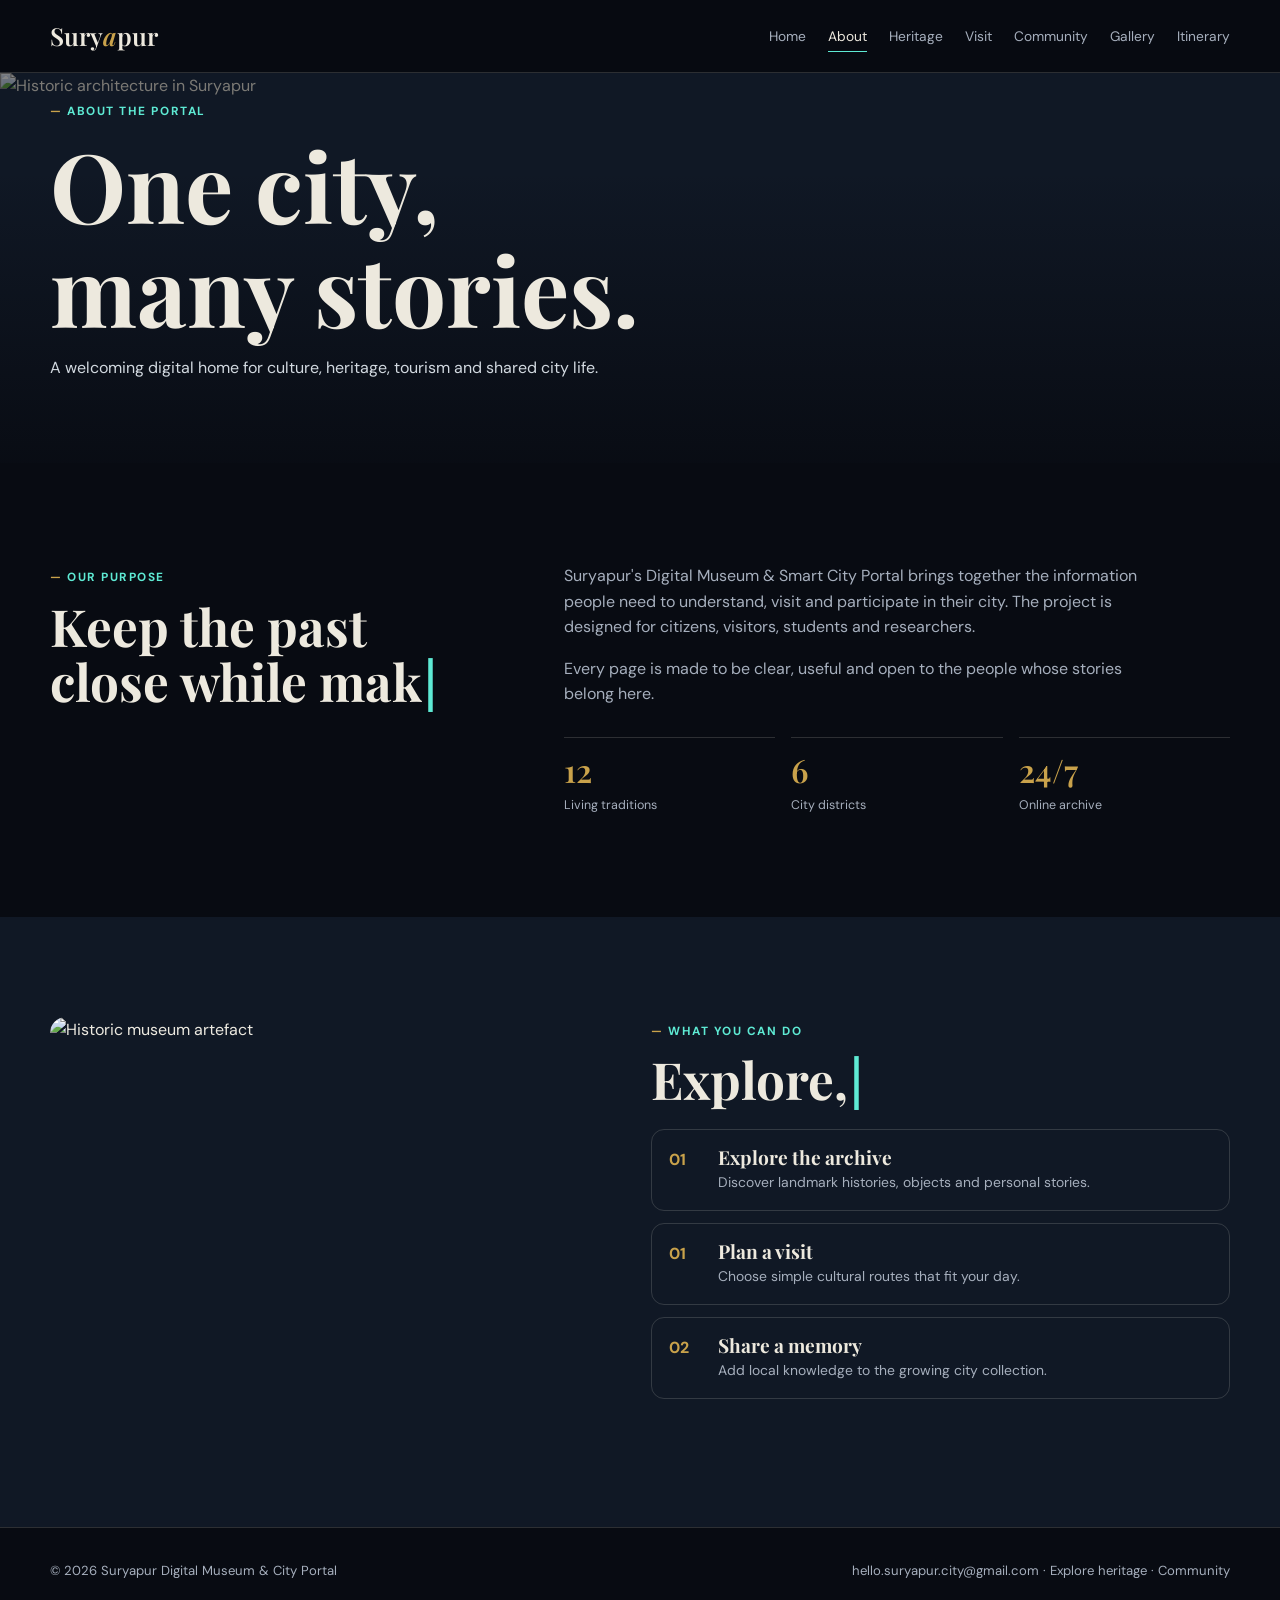
==== about.html @ f08f1259 "Add files via upload" ====
<!DOCTYPE html>
<html lang="en"><head><meta charset="UTF-8"><meta name="viewport" content="width=device-width, initial-scale=1.0"><title>About — Suryapur</title><link rel="preconnect" href="https://fonts.googleapis.com"><link rel="preconnect" href="https://fonts.gstatic.com" crossorigin><link href="https://fonts.googleapis.com/css2?family=DM+Sans:wght@400;500;700&family=Playfair+Display:wght@500;600;700&display=swap" rel="stylesheet"><link rel="stylesheet" href="styles.css"></head>
<body><header class="header"><nav class="nav container"><a class="logo" href="index.html">Sury<span>a</span>pur</a><button class="menu" id="menuButton" aria-expanded="false">Menu ☰</button><div class="links" id="navLinks"><a href="index (1).html">Home</a><a class="active" href="about.html">About</a><a href="heritage.html">Heritage</a><a href="visit.html">Visit</a><a href="community.html">Community</a><a href="gallery.html">Gallery</a><a href="itinerary.html">Itinerary</a></div></nav></header>
<main>
  <section class="page-hero"><img src="images/historic-architecture.jpg" alt="Historic architecture in Suryapur"><div class="container"><span class="eyebrow">About the portal</span><h1>One city,<br>many stories.</h1><p>A welcoming digital home for culture, heritage, tourism and shared city life.</p></div></section>
  <section class="section"><div class="container split reveal"><div><span class="eyebrow">Our purpose</span><h2>Keep the past close while making the future easier to explore.</h2></div><div><p>Suryapur's Digital Museum &amp; Smart City Portal brings together the information people need to understand, visit and participate in their city. The project is designed for citizens, visitors, students and researchers.</p><p class="muted" style="margin-top:16px">Every page is made to be clear, useful and open to the people whose stories belong here.</p><div class="facts"><div><strong>12</strong><span>Living traditions</span></div><div><strong>6</strong><span>City districts</span></div><div><strong>24/7</strong><span>Online archive</span></div></div></div></div></section>
  <section class="section alt"><div class="container visit-grid"><div class="photo-panel reveal"><img src="images/museum-artefact.jpg" alt="Historic museum artefact"></div><div class="reveal"><span class="eyebrow">What you can do</span><h2 style="font-size:clamp(2.3rem,4vw,3.8rem);margin:10px 0 22px">Explore, learn and contribute.</h2><div class="routes"><div class="route"><b>01</b><div><h3>Explore the archive</h3><p>Discover landmark histories, objects and personal stories.</p></div></div><div class="route"><b>02</b><div><h3>Plan a visit</h3><p>Choose simple cultural routes that fit your day.</p></div></div><div class="route"><b>03</b><div><h3>Share a memory</h3><p>Add local knowledge to the growing city collection.</p></div></div></div></div></div></section>
</main><footer><div class="container footer"><span>© 2026 Suryapur Digital Museum &amp; City Portal</span><span><a href="mailto:hello.suryapur.city@gmail.com">hello.suryapur.city@gmail.com</a> · <a href="heritage.html">Explore heritage</a> · <a href="community.html">Community</a></span></div></footer><script src="script.js"></script></body></html>
---- styles.css ----
:root {
  --night: #080b12;
  --night-2: #101825;
  --card: #172231;
  --gold: #c9a24b;
  --cyan: #5eead4;
  --cream: #ede9de;
  --muted: #a6afbd;
  --line: rgba(237, 233, 222, .16);
  --max: 1180px;
  --serif: "Playfair Display", Georgia, serif;
  --sans: "DM Sans", Arial, sans-serif;
  --shadow: 0 20px 45px rgba(0, 0, 0, .28);
}

* { box-sizing: border-box; }
html { scroll-behavior: smooth; }
body { margin: 0; overflow-x: hidden; background: var(--night); color: var(--cream); font: 16px/1.6 var(--sans); }
a { color: inherit; text-decoration: none; }
img { display: block; width: 100%; height: 100%; object-fit: cover; }
h1, h2, h3, p, figure { margin: 0; }
h1, h2, h3 { font-family: var(--serif); line-height: 1.08; }
button { color: inherit; font: inherit; }

.container { width: min(var(--max), calc(100% - 40px)); margin: auto; }
.section { padding: 100px 0; }
.alt { background: var(--night-2); }
.eyebrow { color: var(--cyan); font-size: .74rem; font-weight: 700; letter-spacing: .13em; text-transform: uppercase; }
.eyebrow::before { content: "— "; color: var(--gold); }
.section-title { max-width: 670px; margin-bottom: 42px; }
.section-title h2 { margin: 10px 0 12px; font-size: clamp(2.3rem, 5vw, 4.4rem); }
.section-title p, .muted { color: var(--muted); }


.header { position: sticky; top: 0; z-index: 20; background: rgba(8, 11, 18, .92); border-bottom: 1px solid var(--line); backdrop-filter: blur(12px); }
.nav { min-height: 72px; display: flex; align-items: center; justify-content: space-between; gap: 20px; }
.logo { font: 600 1.55rem/1 var(--serif); }
.logo span { color: var(--gold); font-style: italic; }
.links { display: flex; align-items: center; gap: 22px; color: var(--muted); font-size: .86rem; }
.links a { position: relative; padding: 5px 0; }
.links a::after { content: ""; position: absolute; right: 0; bottom: 0; left: 0; height: 1px; background: var(--cyan); transform: scaleX(0); transform-origin: right; transition: transform .25s ease; }
.links a:hover, .links a.active { color: var(--cream); }
.links a:hover::after, .links a.active::after { transform: scaleX(1); transform-origin: left; }
.menu { display: none; border: 0; background: transparent; cursor: pointer; }


.buttons { display: flex; flex-wrap: wrap; gap: 12px; margin-top: 28px; }
.button { display: inline-flex; align-items: center; gap: 8px; padding: 12px 20px; border: 1px solid var(--line); border-radius: 999px; font-weight: 700; transition: transform .25s ease, color .25s ease, background .25s ease, box-shadow .25s ease; }
.button:hover { transform: translateY(-4px); box-shadow: 0 12px 24px rgba(0, 0, 0, .25); }
.primary { border-color: var(--gold); background: var(--gold); color: var(--night); }
.primary:hover { background: var(--cyan); border-color: var(--cyan); }
.secondary:hover { border-color: var(--cyan); color: var(--cyan); }


.hero { position: relative; min-height: 680px; display: grid; grid-template-columns: 1.08fr .92fr; overflow: hidden; background: var(--night); }
.hero-copy { position: relative; z-index: 1; display: flex; flex-direction: column; justify-content: center; padding: clamp(85px, 10vw, 150px) clamp(24px, 7vw, 100px); background: radial-gradient(circle at 0 100%, rgba(201, 162, 75, .2), transparent 40%), var(--night); }
.hero-copy h1 { max-width: 9ch; margin: 14px 0 20px; font-size: clamp(3.5rem, 7vw, 7.5rem); }
.hero-copy h1 em { color: var(--gold); }
.hero-copy p { max-width: 45ch; color: var(--muted); font-size: 1.05rem; }
.hero-image { position: relative; min-height: 420px; overflow: hidden; }
.hero-image::before { content: ""; position: absolute; z-index: 1; inset: 0; background: linear-gradient(135deg, rgba(94, 234, 212, .12), transparent 45%); pointer-events: none; }
.hero-image::after { content: "SURYAPUR / DIGITAL ARCHIVE"; position: absolute; z-index: 2; right: 18px; bottom: 18px; padding: 7px 10px; background: var(--gold); color: var(--night); font-size: .68rem; font-weight: 700; letter-spacing: .08em; }
.hero-image img { filter: saturate(.82) contrast(1.08); animation: heroZoom 12s ease-out both; }
.hero-orb { position: absolute; z-index: 2; top: 12%; right: 10%; width: 115px; aspect-ratio: 1; border: 1px solid rgba(94, 234, 212, .7); border-radius: 50%; box-shadow: 0 0 0 18px rgba(94, 234, 212, .06), 0 0 45px rgba(94, 234, 212, .3); animation: float 4s ease-in-out infinite; }


.page-hero { position: relative; min-height: 390px; display: flex; align-items: end; overflow: hidden; background: var(--night-2); }
.page-hero img { position: absolute; inset: 0; filter: brightness(.52) saturate(.8); }
.page-hero::after { content: ""; position: absolute; inset: 0; background: linear-gradient(0deg, rgba(8,11,18,.9), transparent 75%); }
.page-hero .container { position: relative; z-index: 1; padding-bottom: 58px; }
.page-hero h1 { margin-top: 10px; font-size: clamp(3.5rem, 7.5vw, 7.5rem); }
.page-hero p { max-width: 52ch; margin-top: 15px; color: #d2d9e0; }


.cards { display: grid; grid-template-columns: repeat(3, 1fr); gap: 18px; }
.card { overflow: hidden; border: 1px solid var(--line); border-radius: 16px; background: var(--card); transition: transform .28s ease, border-color .28s ease, box-shadow .28s ease; }
.card:hover { transform: translateY(-8px); border-color: var(--gold); box-shadow: var(--shadow); }
.card-image { height: 245px; position: relative; overflow: hidden; }
.card-image::after { content: ""; position: absolute; inset: 0; background: linear-gradient(transparent 55%, rgba(8,11,18,.72)); }
.card-image img { transition: transform .55s ease, filter .4s ease; filter: saturate(.72); }
.card:hover .card-image img { transform: scale(1.08); filter: saturate(1); }
.card-body { padding: 20px; }
.tag { color: var(--cyan); font-size: .7rem; font-weight: 700; letter-spacing: .08em; text-transform: uppercase; }
.card h3 { margin: 7px 0; font-size: 1.55rem; }
.card p { color: var(--muted); font-size: .9rem; }
.card-link { display: inline-block; margin-top: 14px; color: var(--gold); font-size: .82rem; font-weight: 700; }
.card-link:hover { color: var(--cyan); }


.split { display: grid; grid-template-columns: .8fr 1.2fr; gap: 70px; }
.split h2 { margin: 10px 0; font-size: clamp(2.2rem, 4vw, 3.6rem); }
.split p { max-width: 55ch; color: var(--muted); }
.facts { display: grid; grid-template-columns: repeat(3, 1fr); gap: 16px; margin-top: 30px; }
.facts div { border-top: 1px solid var(--line); padding-top: 10px; }
.facts strong { display: block; color: var(--gold); font: 600 2rem var(--serif); }
.facts span { color: var(--muted); font-size: .78rem; }
.photo-panel { min-height: 410px; overflow: hidden; border-radius: 16px; }
.photo-panel img { filter: saturate(.8); transition: transform .6s ease; }
.photo-panel:hover img { transform: scale(1.04); }


.visit-grid { display: grid; grid-template-columns: 1fr 1fr; gap: 22px; }
.route-photo { position: relative; min-height: 390px; overflow: hidden; border-radius: 16px; }
.route-photo::after { content: attr(data-caption); position: absolute; right: 15px; bottom: 13px; left: 15px; color: white; font: 500 1.7rem var(--serif); text-shadow: 0 2px 8px #000; }
.route-photo img { filter: saturate(.78); transition: transform .6s ease; }
.route-photo:hover img { transform: scale(1.05); }
.routes { display: grid; gap: 12px; }
.route { display: grid; grid-template-columns: 35px 1fr; gap: 14px; padding: 17px; border: 1px solid var(--line); border-radius: 13px; transition: background .22s ease, transform .22s ease; }
.route:hover { transform: translateX(7px); background: var(--card); }
.route b { color: var(--gold); }
.route h3 { margin: 0 0 3px; font-size: 1.2rem; }
.route p { color: var(--muted); font-size: .87rem; }
.features { display: grid; grid-template-columns: repeat(4, 1fr); gap: 15px; }
.feature { min-height: 230px; padding: 22px; border-radius: 14px; color: var(--night); transition: transform .28s ease, box-shadow .28s ease; }
.feature:hover { transform: translateY(-7px) rotate(-.5deg); box-shadow: 0 18px 25px rgba(0,0,0,.25); }
.feature:nth-child(1) { background: #e5c7b1; }.feature:nth-child(2) { background: #b5e3d9; }.feature:nth-child(3) { background: #ead899; }.feature:nth-child(4) { background: #b9cee7; }
.feature i { display: grid; width: 40px; height: 40px; place-items: center; border-radius: 50%; background: rgba(255,255,255,.72); font-style: normal; }
.feature h3 { margin: 32px 0 7px; font-size: 1.55rem; }.feature p { font-size: .88rem; }


.gallery { display: grid; grid-template-columns: 1.2fr .8fr .8fr; grid-auto-rows: 190px; gap: 12px; }
.gallery figure { position: relative; overflow: hidden; border-radius: 14px; background: var(--card); }
.gallery figure:first-child { grid-row: span 2; }
.gallery img { transition: transform .45s ease, filter .45s ease; filter: saturate(.72); }
.gallery figure:hover img { transform: scale(1.07); filter: saturate(1.1); }
.gallery figcaption { position: absolute; right: 10px; bottom: 9px; left: 10px; color: white; font-size: .72rem; font-weight: 700; letter-spacing: .04em; text-shadow: 0 1px 7px #000; text-transform: uppercase; }


.cta { padding: 60px; border-radius: 20px; background: linear-gradient(120deg, rgba(201,162,75,.22), rgba(94,234,212,.15)); text-align: center; }
.cta h2 { margin: 10px 0; font-size: clamp(2rem, 4vw, 3.5rem); }.cta p { max-width:48ch; margin:auto; color:var(--muted); }
footer { padding: 32px 0; border-top: 1px solid var(--line); color: var(--muted); font-size: .82rem; }.footer { display:flex; justify-content:space-between; gap:20px; flex-wrap:wrap; }footer a:hover { color:var(--cyan); }
.reveal { opacity: 0; transform: translateY(26px); transition: opacity .65s ease, transform .65s ease; }.reveal.visible { opacity: 1; transform: none; }

/* Typing cursor on h1 / h2 while text is being typed */
h1.typing::after, h2.typing::after { content: "|"; margin-left: 2px; color: var(--cyan); animation: blink .75s step-end infinite; }
@keyframes blink { 50% { opacity: 0; } }

/* Itinerary page — route cards + mini map */
.itinerary-layout { display: grid; grid-template-columns: 1fr 1fr; gap: 28px; align-items: start; }
.itinerary-list { display: grid; gap: 14px; }
.itinerary-card { padding: 20px; border: 1px solid var(--line); border-radius: 14px; background: var(--card); transition: border-color .25s ease, transform .25s ease; }
.itinerary-card:hover { transform: translateY(-4px); border-color: rgba(201, 162, 75, .45); }
.itinerary-card h3 { margin: 8px 0 6px; font-size: 1.45rem; }
.itinerary-card p { color: var(--muted); font-size: .88rem; line-height: 1.7; }
.itinerary-button { margin-top: 14px; padding: 10px 16px; border: 1px solid var(--line); border-radius: 999px; background: transparent; cursor: pointer; color: var(--gold); font-size: .82rem; font-weight: 700; transition: background .22s ease, color .22s ease, border-color .22s ease; }
.itinerary-button:hover, .itinerary-button.active-route { border-color: var(--gold); background: rgba(201, 162, 75, .12); color: var(--cream); }
.mini-map { position: relative; min-height: 420px; overflow: hidden; border: 1px solid var(--line); border-radius: 16px; background: #0f1520; }
.map-block { position: absolute; border-radius: 8px; background: rgba(23, 34, 49, .95); border: 1px solid var(--line); }
.block-one { top: 12%; left: 8%; width: 38%; height: 28%; }
.block-two { top: 10%; right: 10%; width: 32%; height: 34%; }
.block-three { bottom: 22%; left: 18%; width: 42%; height: 24%; }
.map-river { position: absolute; right: -5%; bottom: 8%; left: 20%; height: 22%; border-radius: 999px; background: linear-gradient(90deg, rgba(94, 234, 212, .15), rgba(94, 234, 212, .35)); border: 1px solid rgba(94, 234, 212, .25); }
.map-road { position: absolute; background: rgba(237, 233, 222, .08); border-radius: 999px; }
.road-one { top: 38%; left: 10%; width: 55%; height: 3px; transform: rotate(-8deg); }
.road-two { top: 48%; left: 28%; width: 3px; height: 38%; }
.road-three { bottom: 32%; left: 22%; width: 48%; height: 3px; transform: rotate(12deg); }
.map-route { position: absolute; z-index: 2; height: 3px; border-radius: 999px; background: var(--gold); box-shadow: 0 0 12px rgba(201, 162, 75, .45); transition: all .45s ease; }
.mini-map[data-route="heritage"] .map-route { top: 22%; left: 14%; width: 52%; transform: rotate(18deg); }
.mini-map[data-route="craft"] .map-route { top: 32%; left: 20%; width: 58%; transform: rotate(-6deg); }
.mini-map[data-route="river"] .map-route { bottom: 28%; left: 24%; width: 48%; transform: rotate(4deg); }
.map-point { position: absolute; z-index: 3; width: 10px; height: 10px; border-radius: 50%; background: var(--cyan); box-shadow: 0 0 0 4px rgba(94, 234, 212, .2); font-style: normal; transition: transform .3s ease, opacity .3s ease; }
.map-point span { position: absolute; top: -22px; left: 50%; padding: 2px 7px; border-radius: 6px; background: rgba(8, 11, 18, .88); color: var(--cream); font: 600 .62rem var(--sans); letter-spacing: .04em; white-space: nowrap; transform: translateX(-50%); opacity: 0; transition: opacity .25s ease; }
.map-point:hover { transform: scale(1.25); }
.map-point:hover span { opacity: 1; }
.point-gate { top: 20%; left: 16%; }
.point-court { top: 28%; right: 22%; }
.point-ghat { bottom: 30%; left: 30%; }
.point-market { top: 44%; right: 28%; }
.point-theatre { bottom: 18%; right: 18%; }
.mini-map[data-route="craft"] .point-gate, .mini-map[data-route="river"] .point-gate { opacity: .35; }
.mini-map[data-route="heritage"] .point-market, .mini-map[data-route="river"] .point-market { opacity: .35; }
.mini-map[data-route="heritage"] .point-theatre, .mini-map[data-route="craft"] .point-theatre { opacity: .35; }
.map-legend { position: absolute; z-index: 4; right: 12px; bottom: 12px; display: flex; gap: 12px; color: var(--muted); font-size: .68rem; }
.map-legend i { display: inline-block; width: 8px; height: 8px; margin-right: 4px; border-radius: 50%; background: var(--cyan); vertical-align: middle; }
.map-legend i.river { border-radius: 2px; background: rgba(94, 234, 212, .5); }
.photo-credits { width: 100%; margin: 10px 0 0; color: var(--muted); font-size: .72rem; opacity: .85; }

@keyframes heroZoom { from { transform:scale(1.1); } to { transform:scale(1); } } @keyframes float { 50% { transform:translateY(15px); } }

@media (max-width: 900px) { .features { grid-template-columns:repeat(2,1fr); } }
@media (max-width: 800px) { .menu { display:block; }.links { display:none; position:absolute; top:72px; right:20px; flex-direction:column; align-items:flex-start; gap:12px; padding:16px; border:1px solid var(--line); border-radius:12px; background:var(--card); box-shadow:var(--shadow); }.links.open { display:flex; }.hero,.split,.visit-grid,.itinerary-layout { grid-template-columns:1fr; }.hero-copy { padding-bottom:60px; }.hero-image { min-height:360px; }.cards { grid-template-columns:repeat(2,1fr); }.gallery { grid-template-columns:1fr 1fr; grid-auto-rows:160px; }.gallery figure:first-child { grid-column:span 2; grid-row:span 1; }.mini-map { min-height: 320px; } }
@media (max-width: 520px) { .container { width:min(var(--max),calc(100% - 28px)); }.section { padding:65px 0; }.facts,.cards,.features { grid-template-columns:1fr; }.cta { padding:40px 22px; }.button { width:fit-content; } }
@media (prefers-reduced-motion: reduce) { *,*::before,*::after { scroll-behavior:auto !important; animation-duration:.01ms !important; transition-duration:.01ms !important; } }
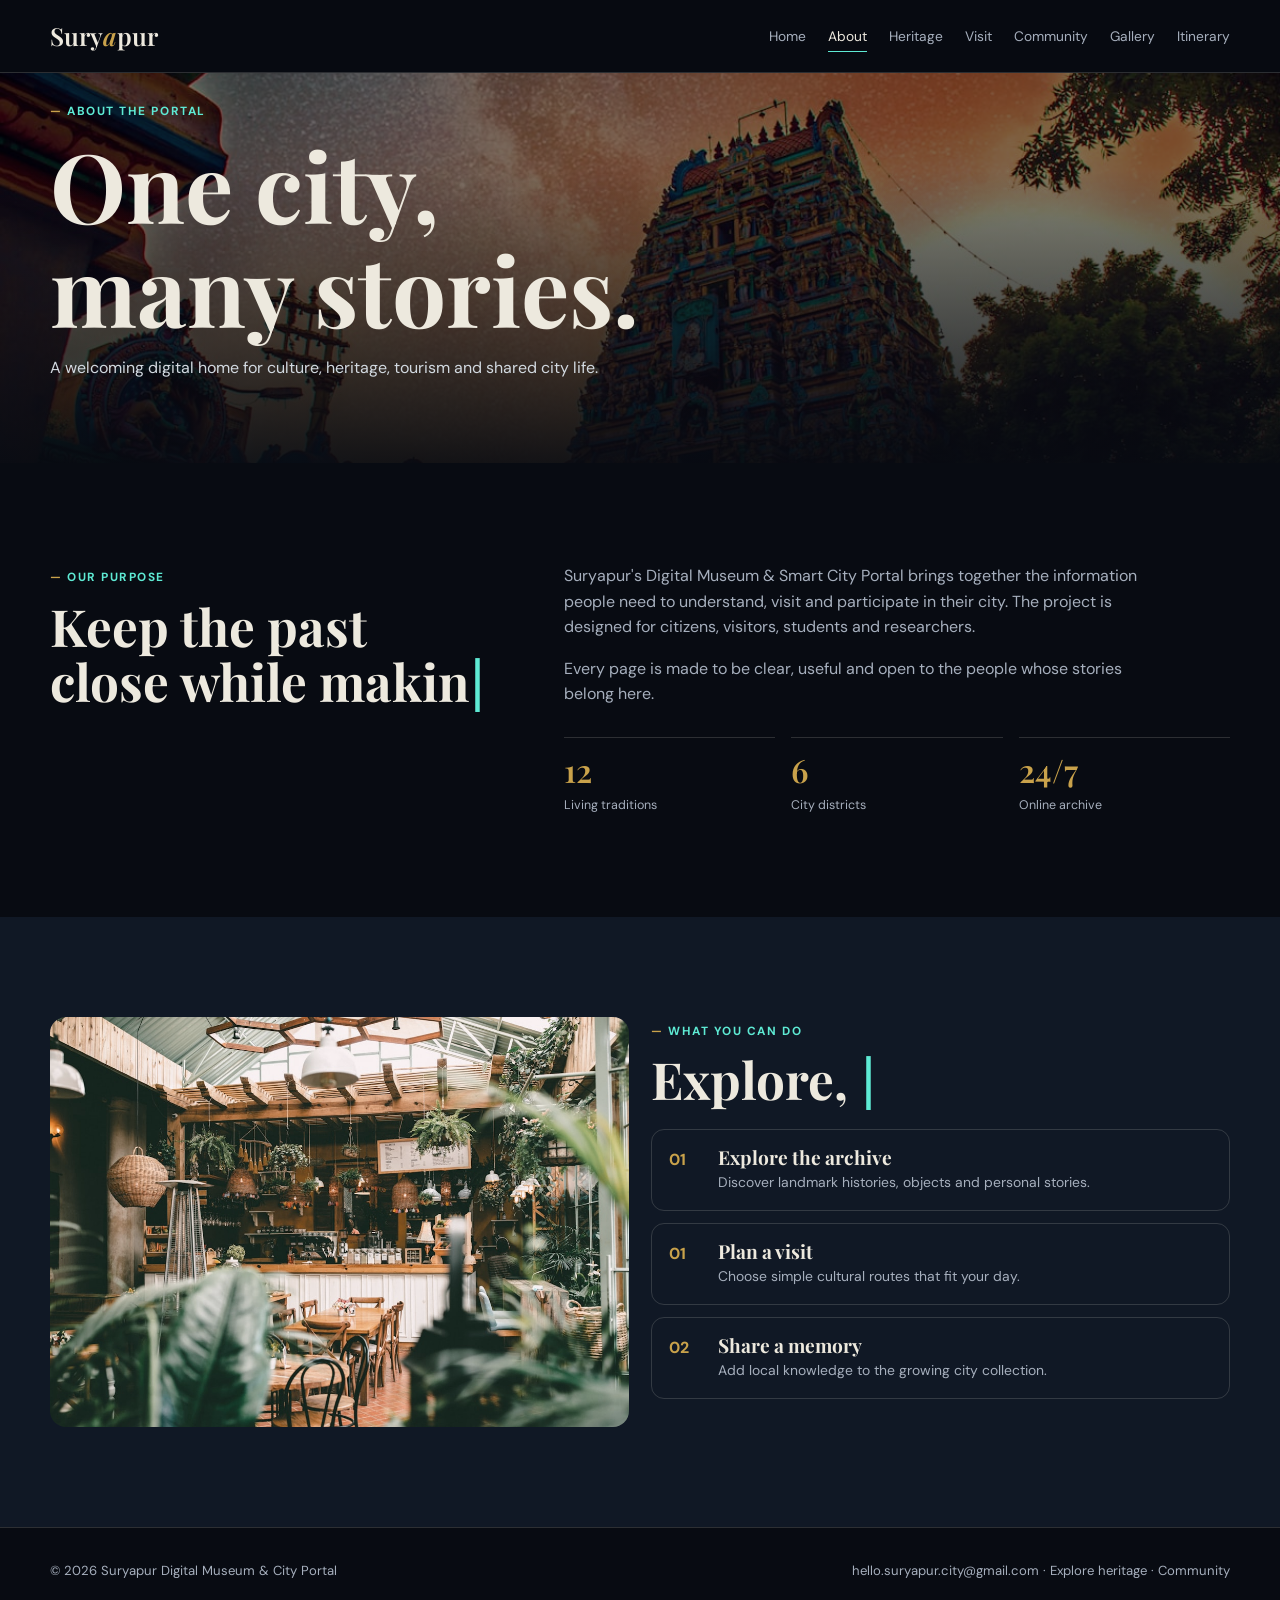
==== commit f7f94298: "Add updated files with upload" ====
--- a/about.html
+++ b/about.html
@@ -1,8 +1,8 @@
 <!DOCTYPE html>
 <html lang="en"><head><meta charset="UTF-8"><meta name="viewport" content="width=device-width, initial-scale=1.0"><title>About — Suryapur</title><link rel="preconnect" href="https://fonts.googleapis.com"><link rel="preconnect" href="https://fonts.gstatic.com" crossorigin><link href="https://fonts.googleapis.com/css2?family=DM+Sans:wght@400;500;700&family=Playfair+Display:wght@500;600;700&display=swap" rel="stylesheet"><link rel="stylesheet" href="styles.css"></head>
-<body><header class="header"><nav class="nav container"><a class="logo" href="index.html">Sury<span>a</span>pur</a><button class="menu" id="menuButton" aria-expanded="false">Menu ☰</button><div class="links" id="navLinks"><a href="index (1).html">Home</a><a class="active" href="about.html">About</a><a href="heritage.html">Heritage</a><a href="visit.html">Visit</a><a href="community.html">Community</a><a href="gallery.html">Gallery</a><a href="itinerary.html">Itinerary</a></div></nav></header>
+<body><header class="header"><nav class="nav container"><a class="logo" href="index.html">Sury<span>a</span>pur</a><button class="menu" id="menuButton" aria-expanded="false">Menu ☰</button><div class="links" id="navLinks"><a href="index.html">Home</a><a class="active" href="about.html">About</a><a href="heritage.html">Heritage</a><a href="visit.html">Visit</a><a href="community.html">Community</a><a href="gallery.html">Gallery</a><a href="itinerary.html">Itinerary</a></div></nav></header>
 <main>
-  <section class="page-hero"><img src="images/historic-architecture.jpg" alt="Historic architecture in Suryapur"><div class="container"><span class="eyebrow">About the portal</span><h1>One city,<br>many stories.</h1><p>A welcoming digital home for culture, heritage, tourism and shared city life.</p></div></section>
-  <section class="section"><div class="container split reveal"><div><span class="eyebrow">Our purpose</span><h2>Keep the past close while making the future easier to explore.</h2></div><div><p>Suryapur's Digital Museum &amp; Smart City Portal brings together the information people need to understand, visit and participate in their city. The project is designed for citizens, visitors, students and researchers.</p><p class="muted" style="margin-top:16px">Every page is made to be clear, useful and open to the people whose stories belong here.</p><div class="facts"><div><strong>12</strong><span>Living traditions</span></div><div><strong>6</strong><span>City districts</span></div><div><strong>24/7</strong><span>Online archive</span></div></div></div></div></section>
-  <section class="section alt"><div class="container visit-grid"><div class="photo-panel reveal"><img src="images/museum-artefact.jpg" alt="Historic museum artefact"></div><div class="reveal"><span class="eyebrow">What you can do</span><h2 style="font-size:clamp(2.3rem,4vw,3.8rem);margin:10px 0 22px">Explore, learn and contribute.</h2><div class="routes"><div class="route"><b>01</b><div><h3>Explore the archive</h3><p>Discover landmark histories, objects and personal stories.</p></div></div><div class="route"><b>02</b><div><h3>Plan a visit</h3><p>Choose simple cultural routes that fit your day.</p></div></div><div class="route"><b>03</b><div><h3>Share a memory</h3><p>Add local knowledge to the growing city collection.</p></div></div></div></div></div></section>
+  <section class="page-hero"><img src="images/historic-architecture.jpg" alt="Historic architecture in Suryapur"><div class="container"><span class="eyebrow" data-md="hero_eyebrow">About the portal</span><h1 data-md="hero_title">One city,<br>many stories.</h1><p data-md="hero_description">A welcoming digital home for culture, heritage, tourism and shared city life.</p></div></section>
+  <section class="section"><div class="container split reveal"><div><span class="eyebrow" data-md="purpose_eyebrow">Our purpose</span><h2 data-md="purpose_title">Keep the past close while making the future easier to explore.</h2></div><div><p data-md="purpose_desc_1">Suryapur's Digital Museum &amp; Smart City Portal brings together the information people need to understand, visit and participate in their city. The project is designed for citizens, visitors, students and researchers.</p><p class="muted" style="margin-top:16px" data-md="purpose_desc_2">Every page is made to be clear, useful and open to the people whose stories belong here.</p><div class="facts"><div><strong data-md="fact_1_num">12</strong><span data-md="fact_1_label">Living traditions</span></div><div><strong data-md="fact_2_num">6</strong><span data-md="fact_2_label">City districts</span></div><div><strong data-md="fact_3_num">24/7</strong><span data-md="fact_3_label">Online archive</span></div></div></div></div></section>
+  <section class="section alt"><div class="container visit-grid"><div class="photo-panel reveal"><img src="images/museum-artefact.jpg" alt="Historic museum artefact"></div><div class="reveal"><span class="eyebrow" data-md="do_eyebrow">What you can do</span><h2 style="font-size:clamp(2.3rem,4vw,3.8rem);margin:10px 0 22px" data-md="do_title">Explore, learn and contribute.</h2><div class="routes"><div class="route"><b data-md="route_1_num">01</b><div><h3 data-md="route_1_title">Explore the archive</h3><p data-md="route_1_desc">Discover landmark histories, objects and personal stories.</p></div></div><div class="route"><b data-md="route_2_num">02</b><div><h3 data-md="route_2_title">Plan a visit</h3><p data-md="route_2_desc">Choose simple cultural routes that fit your day.</p></div></div><div class="route"><b data-md="route_3_num">03</b><div><h3 data-md="route_3_title">Share a memory</h3><p data-md="route_3_desc">Add local knowledge to the growing city collection.</p></div></div></div></div></div></section>
 </main><footer><div class="container footer"><span>© 2026 Suryapur Digital Museum &amp; City Portal</span><span><a href="mailto:hello.suryapur.city@gmail.com">hello.suryapur.city@gmail.com</a> · <a href="heritage.html">Explore heritage</a> · <a href="community.html">Community</a></span></div></footer><script src="script.js"></script></body></html>
--- a/styles.css
+++ b/styles.css
@@ -136,43 +136,33 @@
 @keyframes blink { 50% { opacity: 0; } }
 
 /* Itinerary page — route cards + mini map */
-.itinerary-layout { display: grid; grid-template-columns: 1fr 1fr; gap: 28px; align-items: start; }
+.itinerary-layout { display: grid; grid-template-columns: 1.05fr 0.95fr; gap: 28px; align-items: start; }
 .itinerary-list { display: grid; gap: 14px; }
-.itinerary-card { padding: 20px; border: 1px solid var(--line); border-radius: 14px; background: var(--card); transition: border-color .25s ease, transform .25s ease; }
-.itinerary-card:hover { transform: translateY(-4px); border-color: rgba(201, 162, 75, .45); }
+.itinerary-card { padding: 20px; border: 1px solid var(--line); border-radius: 14px; background: var(--card); transition: border-color .25s ease, transform .25s ease, box-shadow .25s ease; cursor: pointer; }
+.itinerary-card:hover, .itinerary-card.active-card { transform: translateY(-4px); border-color: var(--gold); box-shadow: 0 10px 25px rgba(201, 162, 75, 0.15); }
 .itinerary-card h3 { margin: 8px 0 6px; font-size: 1.45rem; }
 .itinerary-card p { color: var(--muted); font-size: .88rem; line-height: 1.7; }
 .itinerary-button { margin-top: 14px; padding: 10px 16px; border: 1px solid var(--line); border-radius: 999px; background: transparent; cursor: pointer; color: var(--gold); font-size: .82rem; font-weight: 700; transition: background .22s ease, color .22s ease, border-color .22s ease; }
-.itinerary-button:hover, .itinerary-button.active-route { border-color: var(--gold); background: rgba(201, 162, 75, .12); color: var(--cream); }
-.mini-map { position: relative; min-height: 420px; overflow: hidden; border: 1px solid var(--line); border-radius: 16px; background: #0f1520; }
-.map-block { position: absolute; border-radius: 8px; background: rgba(23, 34, 49, .95); border: 1px solid var(--line); }
-.block-one { top: 12%; left: 8%; width: 38%; height: 28%; }
-.block-two { top: 10%; right: 10%; width: 32%; height: 34%; }
-.block-three { bottom: 22%; left: 18%; width: 42%; height: 24%; }
-.map-river { position: absolute; right: -5%; bottom: 8%; left: 20%; height: 22%; border-radius: 999px; background: linear-gradient(90deg, rgba(94, 234, 212, .15), rgba(94, 234, 212, .35)); border: 1px solid rgba(94, 234, 212, .25); }
-.map-road { position: absolute; background: rgba(237, 233, 222, .08); border-radius: 999px; }
-.road-one { top: 38%; left: 10%; width: 55%; height: 3px; transform: rotate(-8deg); }
-.road-two { top: 48%; left: 28%; width: 3px; height: 38%; }
-.road-three { bottom: 32%; left: 22%; width: 48%; height: 3px; transform: rotate(12deg); }
-.map-route { position: absolute; z-index: 2; height: 3px; border-radius: 999px; background: var(--gold); box-shadow: 0 0 12px rgba(201, 162, 75, .45); transition: all .45s ease; }
-.mini-map[data-route="heritage"] .map-route { top: 22%; left: 14%; width: 52%; transform: rotate(18deg); }
-.mini-map[data-route="craft"] .map-route { top: 32%; left: 20%; width: 58%; transform: rotate(-6deg); }
-.mini-map[data-route="river"] .map-route { bottom: 28%; left: 24%; width: 48%; transform: rotate(4deg); }
-.map-point { position: absolute; z-index: 3; width: 10px; height: 10px; border-radius: 50%; background: var(--cyan); box-shadow: 0 0 0 4px rgba(94, 234, 212, .2); font-style: normal; transition: transform .3s ease, opacity .3s ease; }
-.map-point span { position: absolute; top: -22px; left: 50%; padding: 2px 7px; border-radius: 6px; background: rgba(8, 11, 18, .88); color: var(--cream); font: 600 .62rem var(--sans); letter-spacing: .04em; white-space: nowrap; transform: translateX(-50%); opacity: 0; transition: opacity .25s ease; }
-.map-point:hover { transform: scale(1.25); }
-.map-point:hover span { opacity: 1; }
-.point-gate { top: 20%; left: 16%; }
-.point-court { top: 28%; right: 22%; }
-.point-ghat { bottom: 30%; left: 30%; }
-.point-market { top: 44%; right: 28%; }
-.point-theatre { bottom: 18%; right: 18%; }
-.mini-map[data-route="craft"] .point-gate, .mini-map[data-route="river"] .point-gate { opacity: .35; }
-.mini-map[data-route="heritage"] .point-market, .mini-map[data-route="river"] .point-market { opacity: .35; }
-.mini-map[data-route="heritage"] .point-theatre, .mini-map[data-route="craft"] .point-theatre { opacity: .35; }
-.map-legend { position: absolute; z-index: 4; right: 12px; bottom: 12px; display: flex; gap: 12px; color: var(--muted); font-size: .68rem; }
-.map-legend i { display: inline-block; width: 8px; height: 8px; margin-right: 4px; border-radius: 50%; background: var(--cyan); vertical-align: middle; }
-.map-legend i.river { border-radius: 2px; background: rgba(94, 234, 212, .5); }
+.itinerary-button:hover, .itinerary-button.active-route { border-color: var(--gold); background: rgba(201, 162, 75, .16); color: var(--cream); }
+
+.mini-map-wrapper { position: relative; width: 100%; border-radius: 18px; padding: 2px; background: linear-gradient(135deg, rgba(201,162,75,0.4), rgba(94,234,212,0.25)); }
+.mini-map { position: relative; width: 100%; height: 100%; min-height: 420px; border-radius: 16px; background: radial-gradient(circle at 50% 50%, #131c2a 0%, #090d15 100%); overflow: hidden; }
+.map-svg { width: 100%; height: 100%; display: block; min-height: 420px; }
+
+.active-route-path { stroke-dasharray: 12 6; animation: dashMove 25s linear infinite; transition: d 0.6s cubic-bezier(0.4, 0, 0.2, 1); }
+@keyframes dashMove { to { stroke-dashoffset: -360; } }
+
+.map-pin-group { cursor: pointer; transition: opacity 0.4s ease, transform 0.3s ease; }
+.map-pin-group:hover { transform: scale(1.18); }
+.pulse-ring { animation: pinPulse 2s ease-out infinite; }
+@keyframes pinPulse { 0% { r: 9px; opacity: 0.8; } 100% { r: 22px; opacity: 0; } }
+
+.map-pin-group.inactive-pin { opacity: 0.3; }
+.map-pin-group.inactive-pin .pulse-ring { animation: none; opacity: 0; }
+
+.map-overlay-info { position: absolute; top: 16px; left: 16px; z-index: 5; display: flex; flex-direction: column; gap: 4px; padding: 10px 14px; border-radius: 10px; background: rgba(8, 11, 18, 0.85); border: 1px solid var(--line); backdrop-filter: blur(8px); }
+.route-badge { color: var(--gold); font-size: 0.82rem; font-weight: 700; }
+.route-meta { color: var(--muted); font-size: 0.72rem; }
 .photo-credits { width: 100%; margin: 10px 0 0; color: var(--muted); font-size: .72rem; opacity: .85; }
 
 @keyframes heroZoom { from { transform:scale(1.1); } to { transform:scale(1); } } @keyframes float { 50% { transform:translateY(15px); } }
